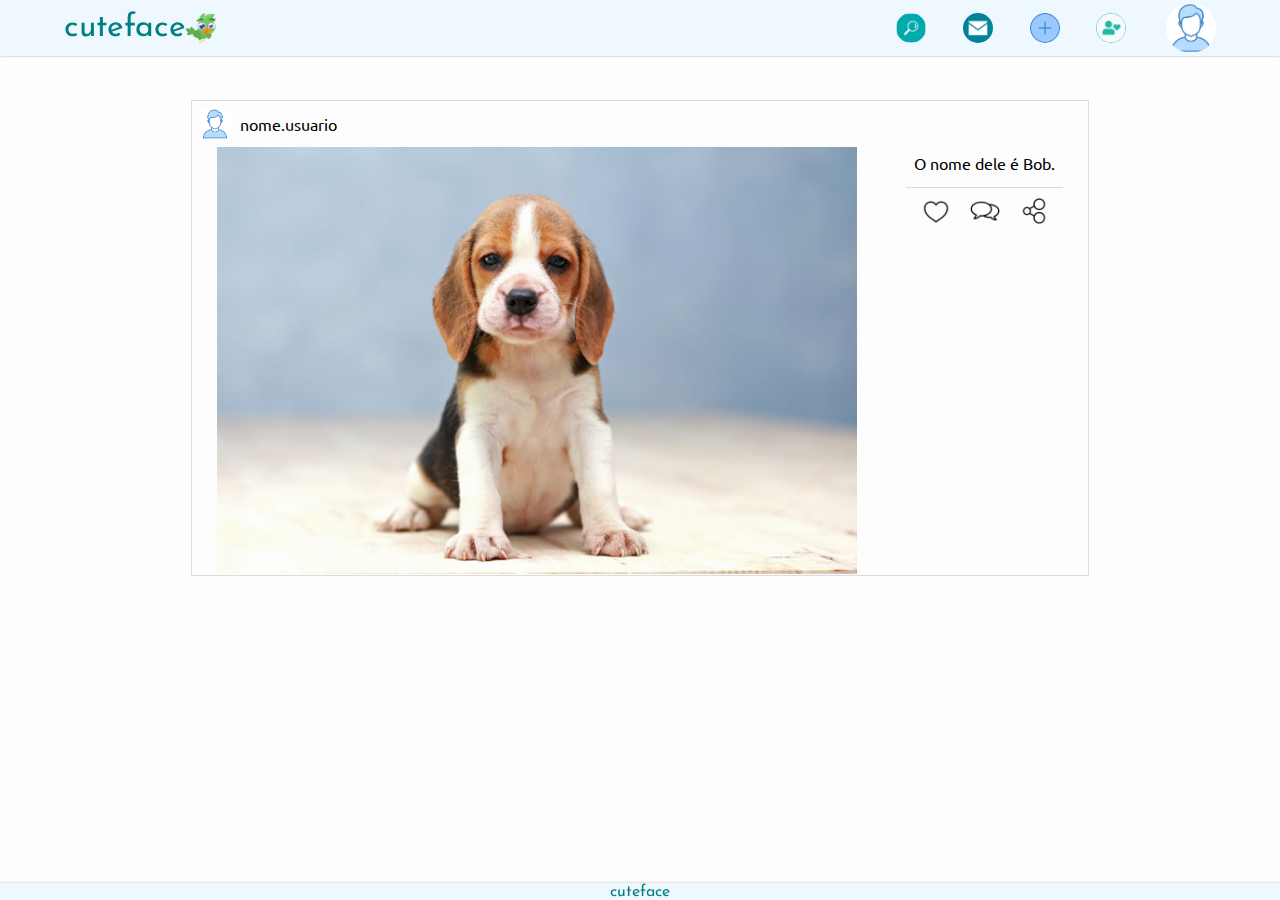
==== feed.html @ 1fa5e7cc "First commit." ====
<!DOCTYPE html>
<html lang="pt-br">
    <head>
        <meta charset="UTF-8">
        <meta name="viewport" content="width=device-width, initial-scale=1.0">
        <title>CuteFace - Feed</title>

        <link rel="shortcut icon" href="static/img/logo.jpg" type="image/x-icon">

        <link rel="stylesheet" href="static/css/reset.css">

        <link rel="preconnect" href="https://fonts.googleapis.com">
        <link rel="preconnect" href="https://fonts.gstatic.com" crossorigin>
        <link href="https://fonts.googleapis.com/css2?family=Encode+Sans+SC:wght@100;200;300;400;500;600;700&family=Josefin+Sans:wght@500&display=swap" rel="stylesheet">
        <link href="https://fonts.googleapis.com/css2?family=Ubuntu:wght@300&display=swap" rel="stylesheet">

        <link rel="stylesheet" href="static/css/feed/cabecalho.css">
        <link rel="stylesheet" href="static/css/feed/conteudo-posts.css">
        <link rel="stylesheet" href="static/css/feed/base.css">
        <link rel="stylesheet" href="static/css/feed/rodape.css">
    </head>
    <body>
        <header>
            <section class="feed-cabecalho">
                <section class="feed-cabecalho__logo">
                    <h1 class="feed-cabecalho__logo--titulo">CuteFace</h1>
                    <a href="feed.html"><img class="feed-cabecalho__logo--img-logo" src="./static/img/logo.jpg"></a>
                </section>
                <section class="feed-cabecalho__icones">
                    <ul class="feed-cabecalho__icones--lista">
                        <li class="feed-cabecalho__icones--lista--item lupa"> <a href="#"><div class="img-fundo"></div></a> </li>
                        <li class="feed-cabecalho__icones--lista--item mensagem"> <a href="#"><div class="img-fundo"></div></a> </li>
                        <li class="feed-cabecalho__icones--lista--item criar"> <a href="#"><div class="img-fundo"></div></a> </li>
                        <li class="feed-cabecalho__icones--lista--item notificacoes"> <a href="#"><div class="img-fundo"></div></a> </li>
                    </ul>
                    <a href="#"><div class="feed-cabecalho__link-perfil-foto img-fundo"></div></a>
                </section>
            </section>
        </header>
        <main>
            <section class="feed-conteudo-posts">
                <section class="feed-conteudo-posts__usuario">
                    <img src="static/img/user.png" class="feed-conteudo-posts__usuario--foto">
                    <p class="feed-conteudo-posts__usuario--nome">nome.usuario</p>
                </section>
                <section class="feed-conteudo-posts__caixa-interacao">
                    <section class="feed-conteudo-posts__foto">
                        <img src="static/img/img-post-test.jpg" alt="Post" class="feed-conteudo-posts__foto--img">
                    </section>
                    <section class="feed-conteudo-posts__caixa-interacao__icones">
                        <section class="feed-conteudo-posts__descricao">
                            <p class="feed-conteudo-posts__descricao--text">O nome dele é Bob.</p>
                        </section>
                        <section class="feed-conteudo-posts__interacao-foto">
                            <section class="feed-conteudo-posts__interacao-foto--icones">
                                <div class="feed-conteudo-posts__interacao--icone-interacao curtir img-fundo"></div>
                                <div class="feed-conteudo-posts__interacao--icone-interacao comentar img-fundo"></div>
                                <div class="feed-conteudo-posts__interacao--icone-interacao compartilhar img-fundo"></div>
                            </section>
                        </section>
                    </section>
                </section>


            </section>
        </main>
        <footer>
            <section class="rodape">
                <h2 class="rodape__titulo">CuteFace</h2>
            </section>
        </footer>
    </body>
</html>
---- static/css/feed/cabecalho.css ----
header {
    background-color: var(--branco);
    box-shadow: 0 0.1px 2px rgb(173, 172, 172);

    position: fixed;
    top: 0;

    width: 100vw;
}

.feed-cabecalho {
    display: flex;
    align-items: center;
    justify-content: space-between;

    width: 90vw;
    margin: 0 auto;
    padding: 0.2rem 0;
}

.feed-cabecalho__logo {
    display: flex;
    align-items: center;
}

.feed-cabecalho__logo--titulo {
    text-transform: lowercase;
    font-size: 2rem;
    font-family: var(--fonte-logo);
    color: teal;
}

.feed-cabecalho__logo--img-logo {
    width: 30px;
    height: 30px;
}

.feed-cabecalho__icones {
    display: flex;
    align-items: center;
    justify-content: space-between;
    width: 25vw;
}

.feed-cabecalho__icones--lista {
    display: flex;

    width: 18vw;

    justify-content: space-between;
}

.feed-cabecalho__icones--lista--item div {
    width: 30px;
    height:30px;
    border-radius: 50%;
}

.feed-cabecalho__icones--lista--item.lupa div {
    background-image: url("../../img/lupa.png");
}

.feed-cabecalho__icones--lista--item.mensagem div {
    background-image: url("../../img/mensagem.png");
}

.feed-cabecalho__icones--lista--item.criar div {
    background-image: url("../../img/criar.png");
}

.feed-cabecalho__icones--lista--item.notificacoes div {
    background-image: url("../../img/notificacoes.png");
}

.feed-cabecalho__link-perfil-foto {
    width: 50px;
    height: 50px;
    border-radius: 50%;
    background-image: url("../../img/user.png");
}

@media (min-width:0px) and (max-width:1024px) {
    .feed-cabecalho__icones {
        width: 30vw;
    }

    .feed-cabecalho__icones--lista {
        width: 20vw;
    }
}

@media (min-width:0px) and (max-width:768px) {
    .feed-cabecalho {
        padding: 0.3px 0;
    }

    .feed-cabecalho__logo--titulo {
        display: none;
    }

    .feed-cabecalho__icones {
        width: 50vw;
    }

    .feed-cabecalho__icones--lista {
        width: 30vw;
    }

    .feed-cabecalho__link-perfil-foto {
        width: 35px;
        height: 35px;
    }
}

@media (min-width:0px) and (max-width:480px) {
    .feed-cabecalho__icones {
        width: 70vw;
    }

    .feed-cabecalho__icones--lista {
        width: 50vw;
    }
}
---- static/css/feed/conteudo-posts.css ----
.feed-conteudo-posts {
    width: 70vw;
    margin: 0 auto;
    border: 1px solid gainsboro;
}

.feed-conteudo-posts__usuario {
    display: flex;
    align-items: center;

    padding: 0.5rem;
}

.feed-conteudo-posts__usuario--foto {
    width: 30px;
    height: 30px;
    margin-right: 10px;
}

.feed-conteudo-posts__foto--img {
    width: 50vw;
}

.feed-conteudo-posts__descricao {
    border-bottom: 1px solid gainsboro;
    margin-bottom: 0.5rem;
}

.feed-conteudo-posts__descricao--text {
    padding: 0.5rem;
    margin-bottom: 0.5rem;
}

.feed-conteudo-posts__caixa-interacao {
    display: flex;
    justify-content: space-around;
}

.feed-conteudo-posts__interacao--icone-interacao {
    width: 30px;
    height: 30px;
}

.feed-conteudo-posts__caixa-interacao__icones {
    display: flex;
    flex-direction: column;
    align-items: center;
}

.feed-conteudo-posts__interacao-foto--icones {
    display: flex;
    width: 10vw;
    justify-content: space-between;
}

.feed-conteudo-posts__interacao--icone-interacao.curtir {
    background-image: url("../../img/curtida.png");
}

.feed-conteudo-posts__interacao--icone-interacao.comentar {
    background-image: url("../../img/comentar.png");
}

.feed-conteudo-posts__interacao--icone-interacao.compartilhar {
    background-image: url("../../img/compartilhar.png");
}
---- static/css/feed/base.css ----
:root {
    --fonte-logo: 'Josefin Sans', sans-serif;
    --fonte-ubuntu: 'Ubuntu', sans-serif;
    --branco:aliceblue;
}


body {
    font-family: var(--fonte-ubuntu);
    background-color: #fdfdfd;

    padding-top: 100px;
}

.img-fundo {
    background-position: center;
    background-repeat: no-repeat;
    background-size: cover;
}

a {
    text-decoration: none;
}
---- static/css/feed/rodape.css ----
.rodape {
    background-color: var(--branco);
    box-shadow: 0 0.1px 2px rgb(173, 172, 172);

    position: fixed;
    bottom: 0;

    width: 100vw;

    text-align: center;
}

.rodape__titulo {
    color: teal;
    text-transform: lowercase;
    font-family: var(--fonte-logo);

    padding: 0.5px 0;
}
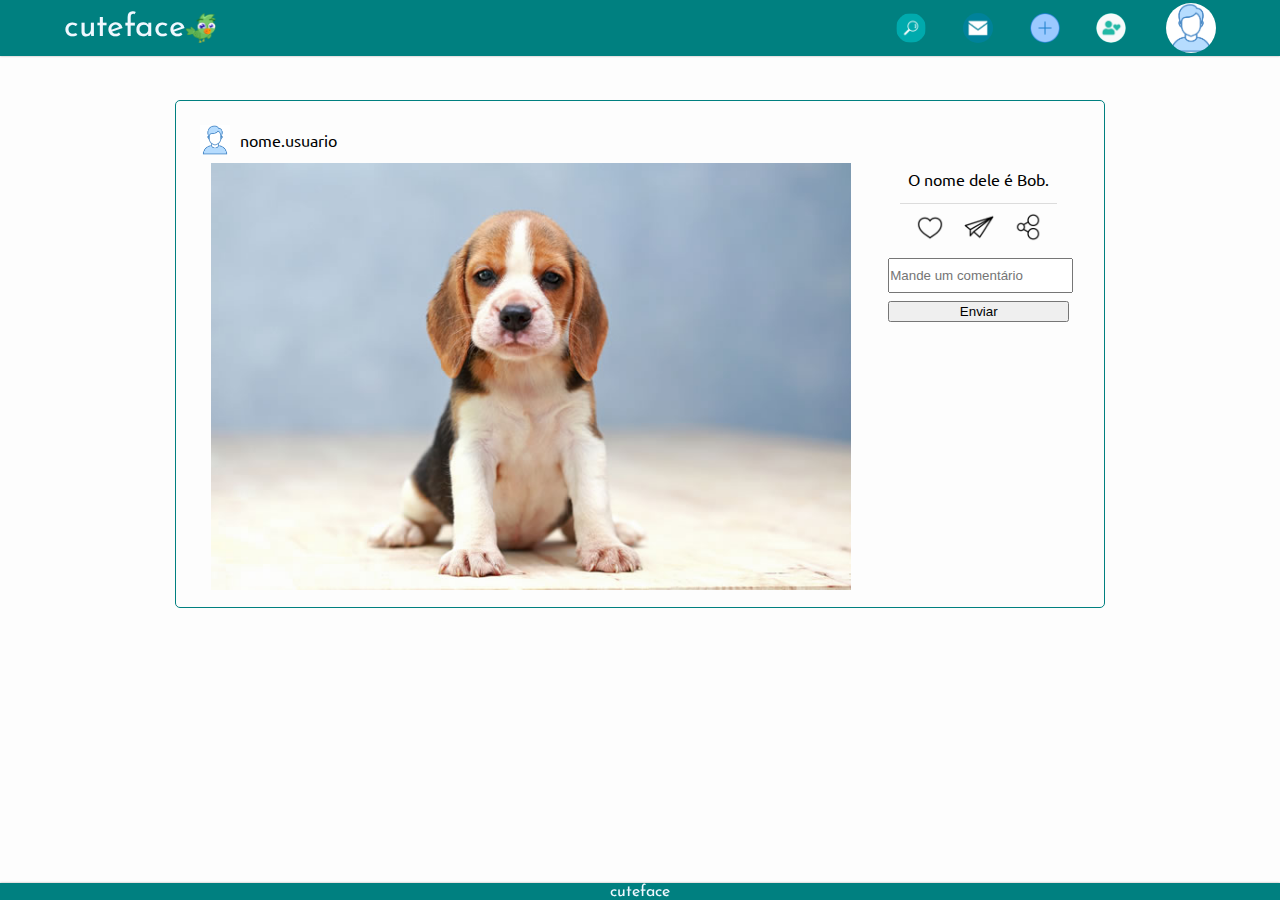
==== commit 333e0bed: "Adding update of layout" ====
--- a/feed.html
+++ b/feed.html
@@ -47,16 +47,22 @@
                     <section class="feed-conteudo-posts__foto">
                         <img src="static/img/img-post-test.jpg" alt="Post" class="feed-conteudo-posts__foto--img">
                     </section>
-                    <section class="feed-conteudo-posts__caixa-interacao__icones">
-                        <section class="feed-conteudo-posts__descricao">
-                            <p class="feed-conteudo-posts__descricao--text">O nome dele é Bob.</p>
+                    <section class="feed-conteudo-posts__caixa-interacao-total">
+                        <section class="feed-conteudo-posts__caixa-interacao__icones">
+                            <section class="feed-conteudo-posts__descricao">
+                                <p class="feed-conteudo-posts__descricao--text">O nome dele é Bob.</p>
+                            </section>
+                            <section class="feed-conteudo-posts__interacao-foto">
+                                <section class="feed-conteudo-posts__interacao-foto--icones">
+                                    <div class="feed-conteudo-posts__interacao--icone-interacao curtir img-fundo"></div>
+                                    <div class="feed-conteudo-posts__interacao--icone-interacao comentar img-fundo"></div>
+                                    <div class="feed-conteudo-posts__interacao--icone-interacao compartilhar img-fundo"></div>
+                                </section>
+                            </section>
                         </section>
-                        <section class="feed-conteudo-posts__interacao-foto">
-                            <section class="feed-conteudo-posts__interacao-foto--icones">
-                                <div class="feed-conteudo-posts__interacao--icone-interacao curtir img-fundo"></div>
-                                <div class="feed-conteudo-posts__interacao--icone-interacao comentar img-fundo"></div>
-                                <div class="feed-conteudo-posts__interacao--icone-interacao compartilhar img-fundo"></div>
-                            </section>
+                        <section class="feed-conteudo-posts__interacao-foto-comentario">
+                            <input class="feed-conteudo-posts__interacao-foto-comentario-campo" type="text" placeholder="Mande um comentário">
+                            <input type="submit" value="Enviar">
                         </section>
                     </section>
                 </section>
--- a/static/css/feed/cabecalho.css
+++ b/static/css/feed/cabecalho.css
@@ -1,5 +1,5 @@
 header {
-    background-color: var(--branco);
+    background-color: teal;
     box-shadow: 0 0.1px 2px rgb(173, 172, 172);
 
     position: fixed;
@@ -27,7 +27,7 @@
     text-transform: lowercase;
     font-size: 2rem;
     font-family: var(--fonte-logo);
-    color: teal;
+    color: var(--branco);
 }
 
 .feed-cabecalho__logo--img-logo {
--- a/static/css/feed/conteudo-posts.css
+++ b/static/css/feed/conteudo-posts.css
@@ -1,7 +1,10 @@
 .feed-conteudo-posts {
     width: 70vw;
     margin: 0 auto;
-    border: 1px solid gainsboro;
+    padding: 1rem;
+
+    border: 1px solid teal;
+    border-radius: 5px;
 }
 
 .feed-conteudo-posts__usuario {
@@ -63,4 +66,17 @@
 
 .feed-conteudo-posts__interacao--icone-interacao.compartilhar {
     background-image: url("../../img/compartilhar.png");
+}
+
+.feed-conteudo-posts__interacao-foto-comentario {
+    display: flex;
+    flex-direction: column;
+    width: 100%;
+    margin-top: 1rem;
+}
+
+.feed-conteudo-posts__interacao-foto-comentario-campo {
+    width: 100%;
+    margin-bottom: 0.5rem;
+    padding: 0.5rem 0;
 }--- a/static/css/feed/rodape.css
+++ b/static/css/feed/rodape.css
@@ -1,5 +1,5 @@
 .rodape {
-    background-color: var(--branco);
+    background-color: teal;
     box-shadow: 0 0.1px 2px rgb(173, 172, 172);
 
     position: fixed;
@@ -11,7 +11,7 @@
 }
 
 .rodape__titulo {
-    color: teal;
+    color: var(--branco);
     text-transform: lowercase;
     font-family: var(--fonte-logo);
 
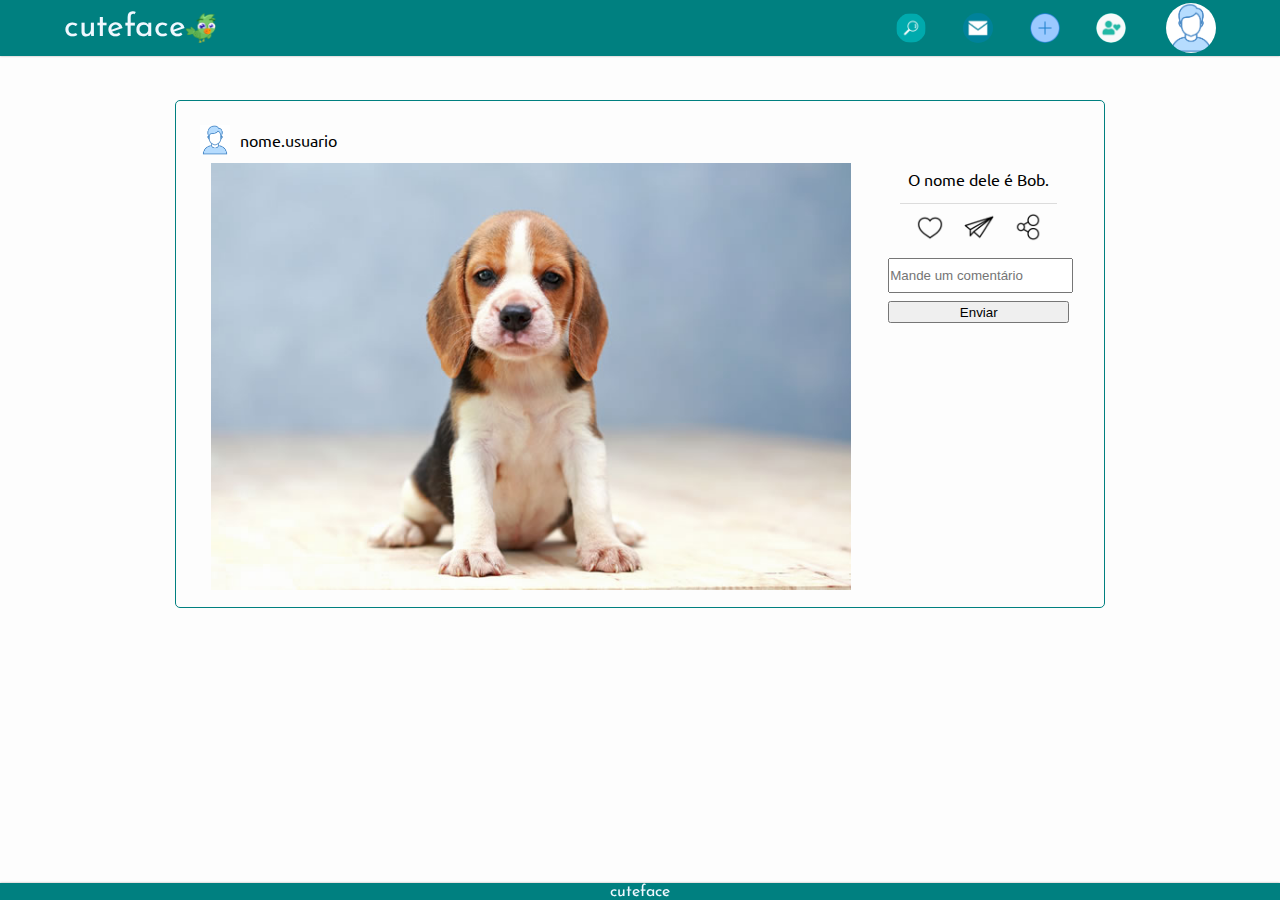
==== commit b8739891: "Adding mobile version of posts" ====
--- a/feed.html
+++ b/feed.html
@@ -62,7 +62,7 @@
                         </section>
                         <section class="feed-conteudo-posts__interacao-foto-comentario">
                             <input class="feed-conteudo-posts__interacao-foto-comentario-campo" type="text" placeholder="Mande um comentário">
-                            <input type="submit" value="Enviar">
+                            <input class="feed-conteudo-posts__interacao-foto-comentario-campo-submit" type="submit" value="Enviar">
                         </section>
                     </section>
                 </section>
--- a/static/css/feed/conteudo-posts.css
+++ b/static/css/feed/conteudo-posts.css
@@ -71,6 +71,7 @@
 .feed-conteudo-posts__interacao-foto-comentario {
     display: flex;
     flex-direction: column;
+    justify-content: center;
     width: 100%;
     margin-top: 1rem;
 }
@@ -79,4 +80,39 @@
     width: 100%;
     margin-bottom: 0.5rem;
     padding: 0.5rem 0;
+}
+
+.feed-conteudo-posts__interacao-foto-comentario-campo-submit {
+    width: 100%;
+    margin-bottom: 0.5rem;
+    padding: 0.1rem 0;
+}
+
+@media (min-width:0px) and (max-width:1024px) {
+    .feed-conteudo-posts {
+        width: 100vw;
+        padding: 0;
+        border: none;
+        border-top: 1px solid teal;
+        border-bottom: 1px solid teal;
+        border-radius: 0;
+    }
+
+   .feed-conteudo-posts__caixa-interacao {
+       display: block;
+   }
+
+   .feed-conteudo-posts__foto--img {
+       width: 100vw;
+   }
+
+   .feed-conteudo-posts__interacao-foto--icones {
+       width: 40vw;
+   }
+
+   .feed-conteudo-posts__interacao-foto-comentario-campo, .feed-conteudo-posts__interacao-foto-comentario-campo-submit {
+       width: 60%;
+       margin: 0 auto;
+       margin-bottom: 0.5rem;
+   }
 }--- a/static/css/feed/base.css
+++ b/static/css/feed/base.css
@@ -20,4 +20,10 @@
 
 a {
     text-decoration: none;
+}
+
+@media (min-width:0px) and (max-width:1024px) {
+    body {
+        padding-top: 70px;
+    }
 }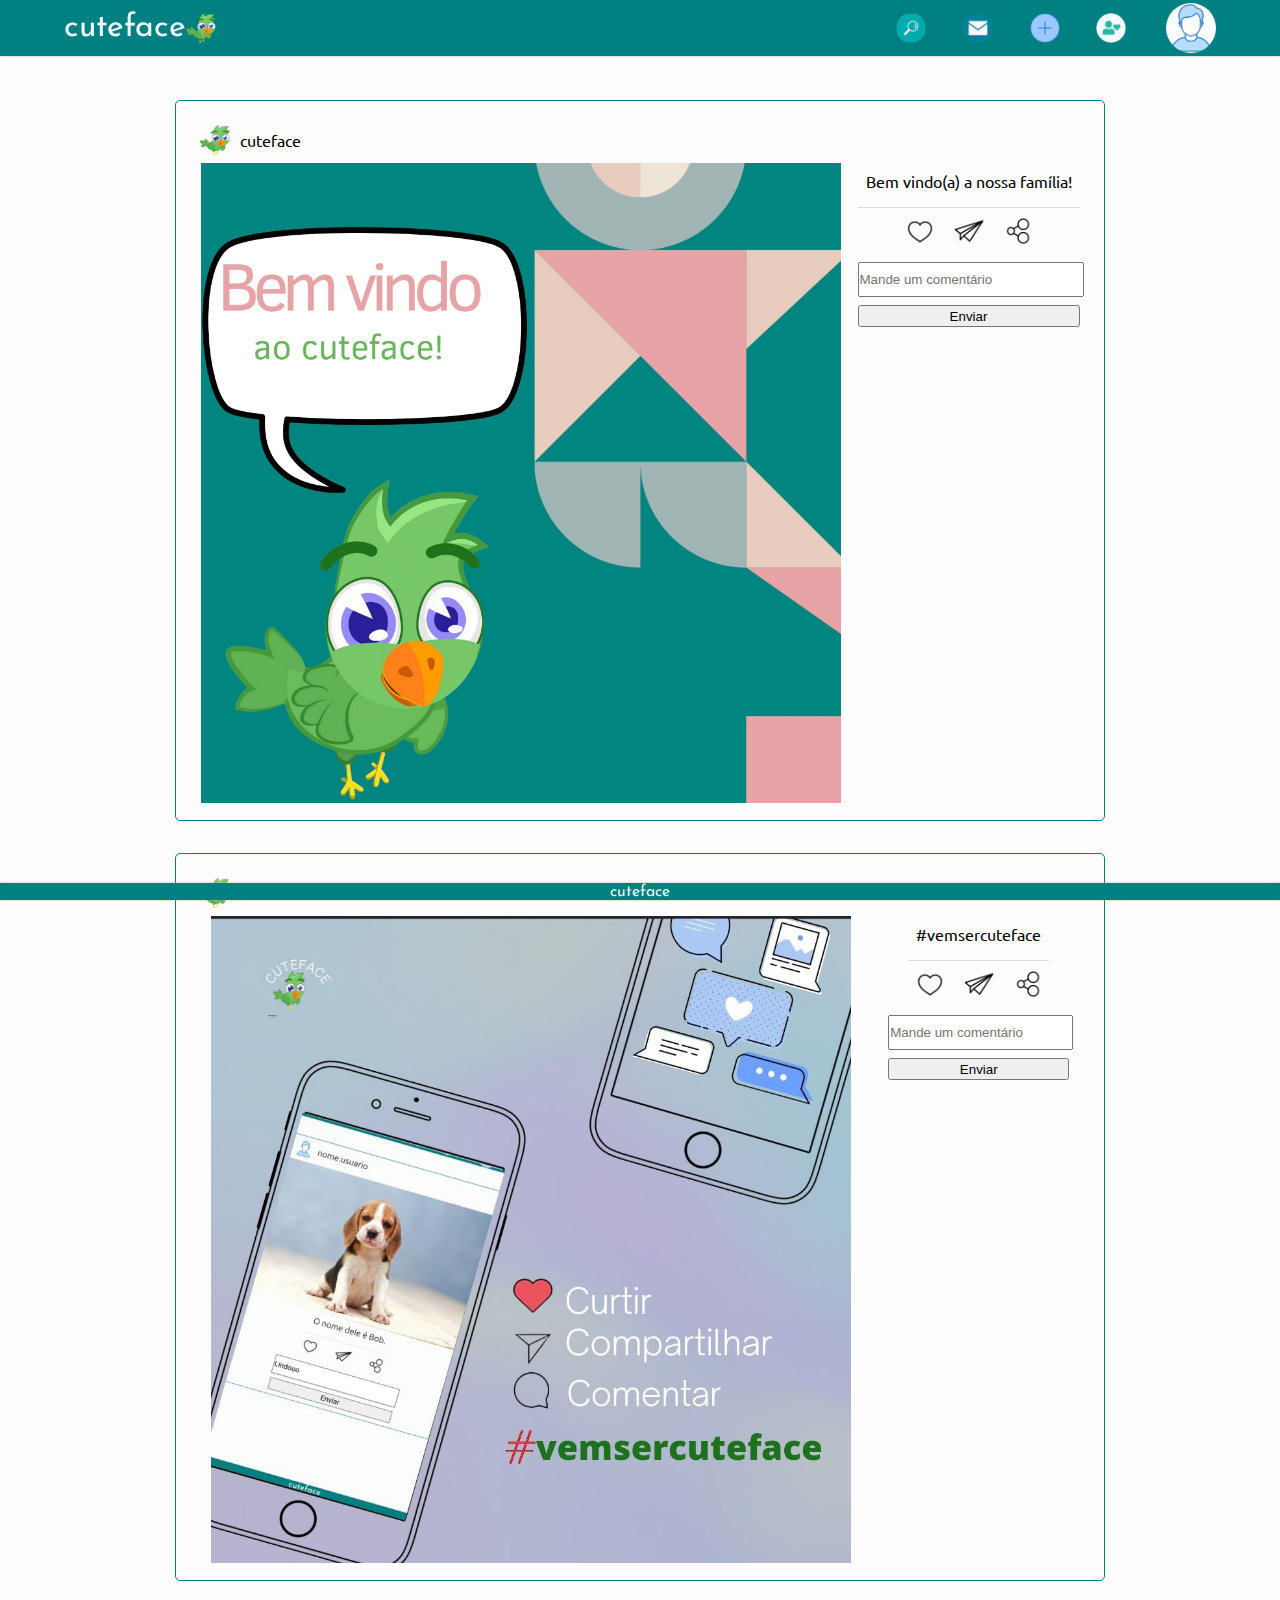
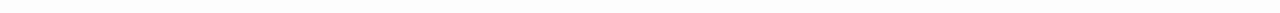
==== commit d8c1917b: "Adding new posts of feed.html" ====
--- a/feed.html
+++ b/feed.html
@@ -40,17 +40,17 @@
         <main>
             <section class="feed-conteudo-posts">
                 <section class="feed-conteudo-posts__usuario">
-                    <img src="static/img/user.png" class="feed-conteudo-posts__usuario--foto">
-                    <p class="feed-conteudo-posts__usuario--nome">nome.usuario</p>
+                    <img src="static/img/logo.jpg" class="feed-conteudo-posts__usuario--foto">
+                    <p class="feed-conteudo-posts__usuario--nome">cuteface</p>
                 </section>
                 <section class="feed-conteudo-posts__caixa-interacao">
                     <section class="feed-conteudo-posts__foto">
-                        <img src="static/img/img-post-test.jpg" alt="Post" class="feed-conteudo-posts__foto--img">
+                        <img src="static/img/img-post01.jpeg" alt="Post" class="feed-conteudo-posts__foto--img">
                     </section>
                     <section class="feed-conteudo-posts__caixa-interacao-total">
                         <section class="feed-conteudo-posts__caixa-interacao__icones">
                             <section class="feed-conteudo-posts__descricao">
-                                <p class="feed-conteudo-posts__descricao--text">O nome dele é Bob.</p>
+                                <p class="feed-conteudo-posts__descricao--text">Bem vindo(a) a nossa família!</p>
                             </section>
                             <section class="feed-conteudo-posts__interacao-foto">
                                 <section class="feed-conteudo-posts__interacao-foto--icones">
@@ -66,8 +66,35 @@
                         </section>
                     </section>
                 </section>
-
-
+            </section>
+            <section class="feed-conteudo-posts">
+                <section class="feed-conteudo-posts__usuario">
+                    <img src="static/img/logo.jpg" class="feed-conteudo-posts__usuario--foto">
+                    <p class="feed-conteudo-posts__usuario--nome">cuteface</p>
+                </section>
+                <section class="feed-conteudo-posts__caixa-interacao">
+                    <section class="feed-conteudo-posts__foto">
+                        <img src="static/img/img-post02.jpeg" alt="Post" class="feed-conteudo-posts__foto--img">
+                    </section>
+                    <section class="feed-conteudo-posts__caixa-interacao-total">
+                        <section class="feed-conteudo-posts__caixa-interacao__icones">
+                            <section class="feed-conteudo-posts__descricao">
+                                <p class="feed-conteudo-posts__descricao--text">#vemsercuteface</p>
+                            </section>
+                            <section class="feed-conteudo-posts__interacao-foto">
+                                <section class="feed-conteudo-posts__interacao-foto--icones">
+                                    <div class="feed-conteudo-posts__interacao--icone-interacao curtir img-fundo"></div>
+                                    <div class="feed-conteudo-posts__interacao--icone-interacao comentar img-fundo"></div>
+                                    <div class="feed-conteudo-posts__interacao--icone-interacao compartilhar img-fundo"></div>
+                                </section>
+                            </section>
+                        </section>
+                        <section class="feed-conteudo-posts__interacao-foto-comentario">
+                            <input class="feed-conteudo-posts__interacao-foto-comentario-campo" type="text" placeholder="Mande um comentário">
+                            <input class="feed-conteudo-posts__interacao-foto-comentario-campo-submit" type="submit" value="Enviar">
+                        </section>
+                    </section>
+                </section>
             </section>
         </main>
         <footer>
--- a/static/css/feed/conteudo-posts.css
+++ b/static/css/feed/conteudo-posts.css
@@ -2,7 +2,7 @@
     width: 70vw;
     margin: 0 auto;
     padding: 1rem;
-
+    margin-bottom: 2rem;
     border: 1px solid teal;
     border-radius: 5px;
 }
@@ -32,6 +32,8 @@
 .feed-conteudo-posts__descricao--text {
     padding: 0.5rem;
     margin-bottom: 0.5rem;
+    line-height: 1.25rem;
+    text-align: center;
 }
 
 .feed-conteudo-posts__caixa-interacao {
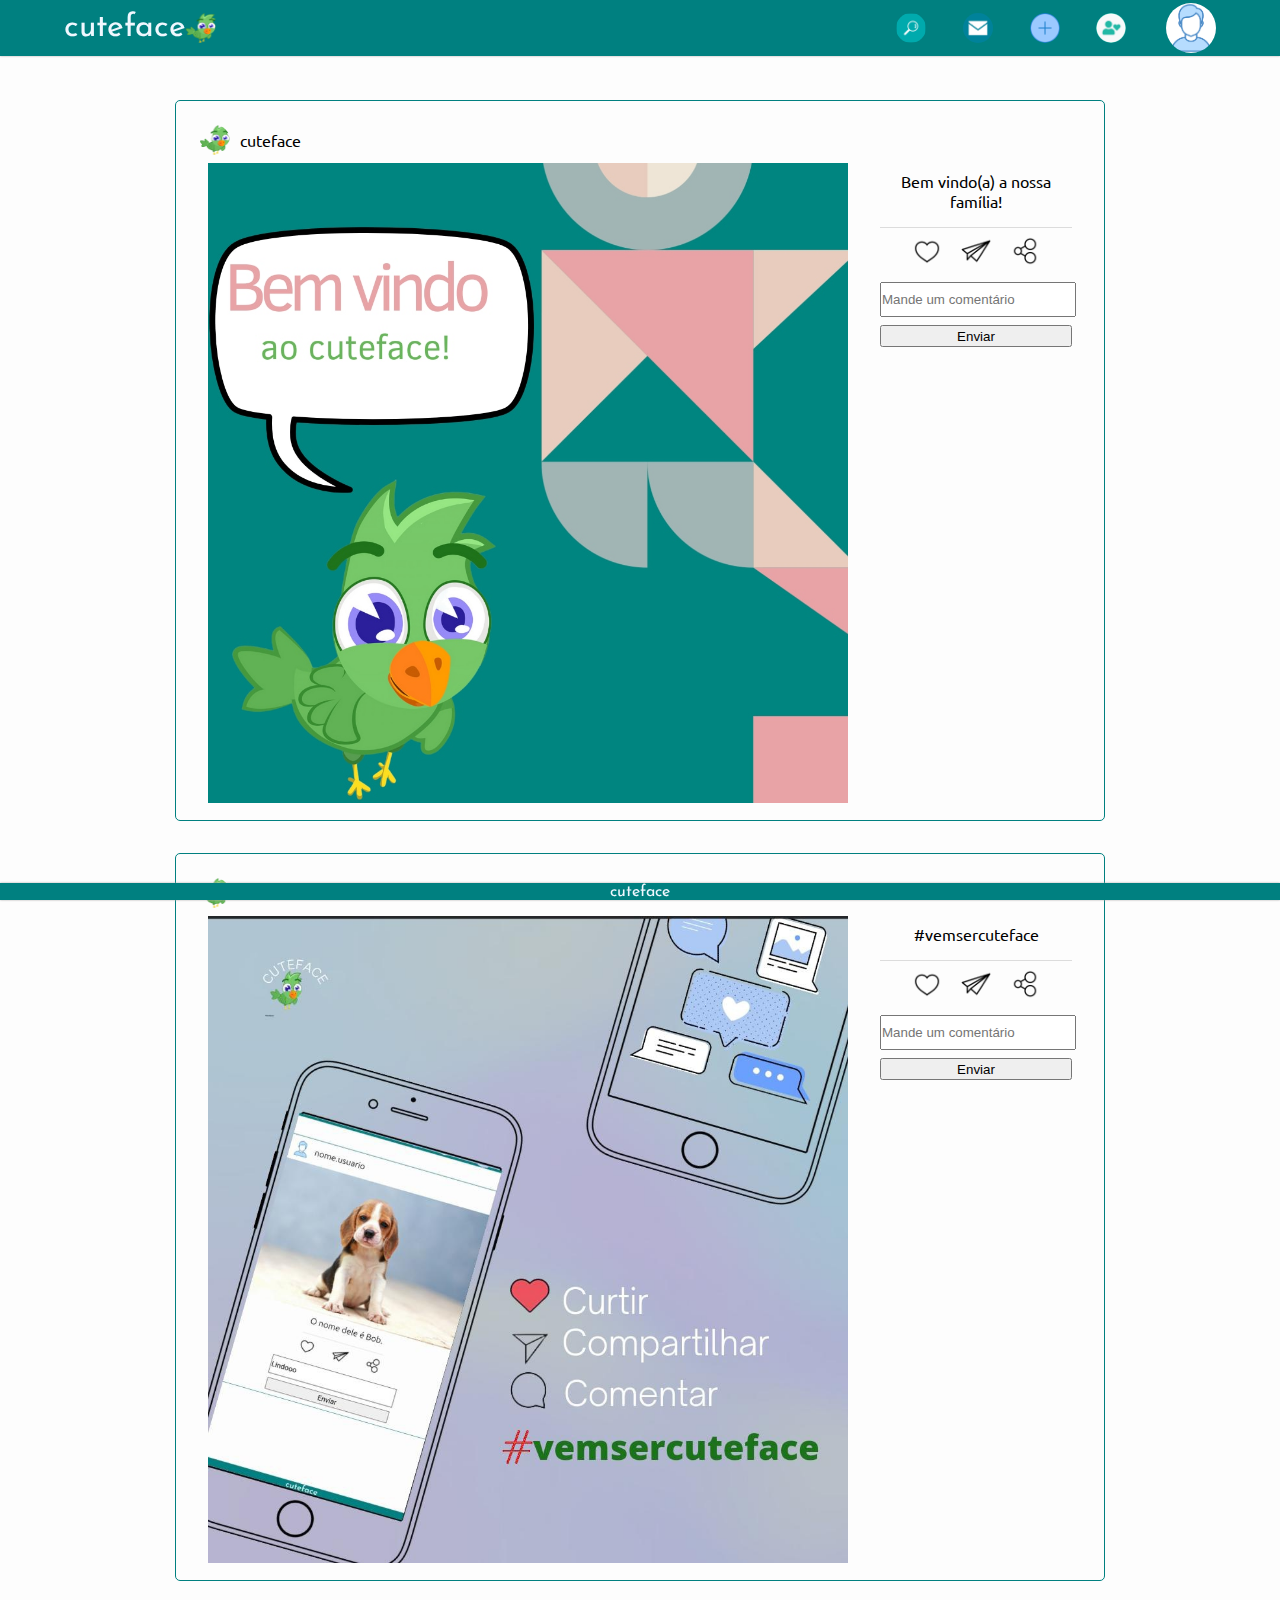
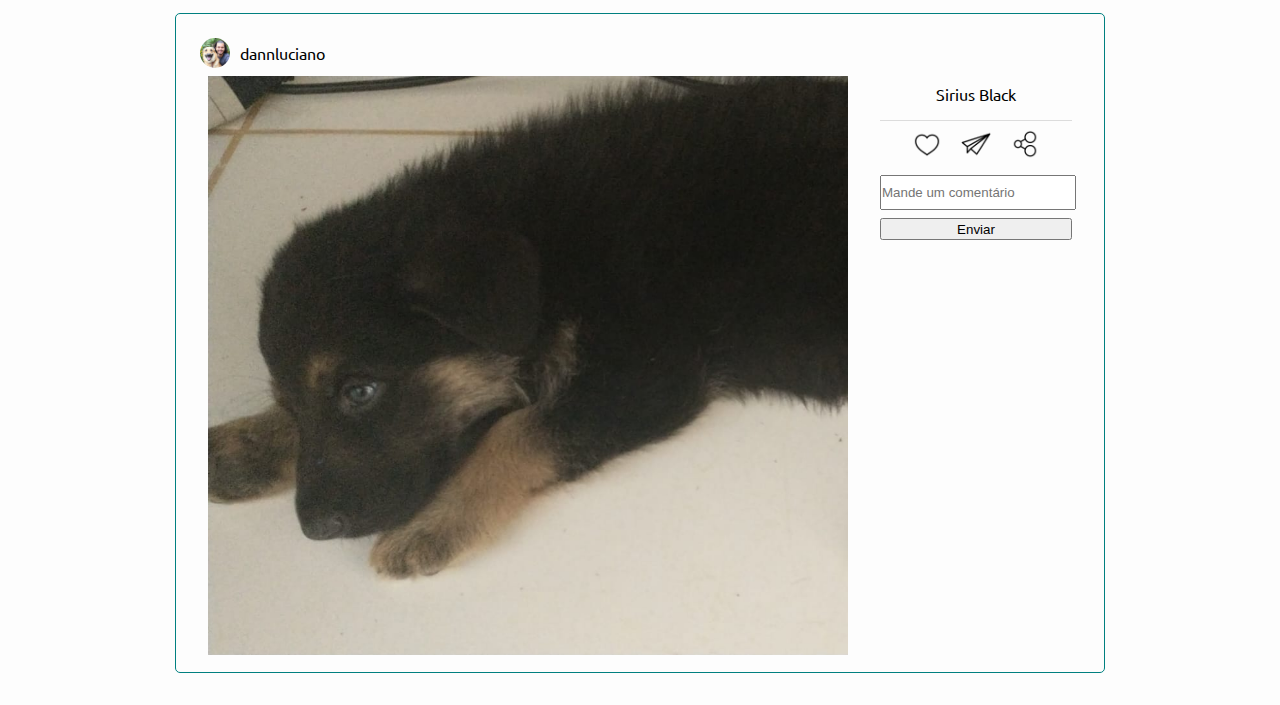
==== commit 035984c9: "Adding new post" ====
--- a/feed.html
+++ b/feed.html
@@ -96,6 +96,35 @@
                     </section>
                 </section>
             </section>
+            <section class="feed-conteudo-posts">
+                <section class="feed-conteudo-posts__usuario">
+                    <img src="static/img/img-user01.jpeg" class="feed-conteudo-posts__usuario--foto">
+                    <p class="feed-conteudo-posts__usuario--nome">dannluciano</p>
+                </section>
+                <section class="feed-conteudo-posts__caixa-interacao">
+                    <section class="feed-conteudo-posts__foto">
+                        <img src="static/img/img-post03.jpeg" alt="Post" class="feed-conteudo-posts__foto--img">
+                    </section>
+                    <section class="feed-conteudo-posts__caixa-interacao-total">
+                        <section class="feed-conteudo-posts__caixa-interacao__icones">
+                            <section class="feed-conteudo-posts__descricao">
+                                <p class="feed-conteudo-posts__descricao--text">Sirius Black</p>
+                            </section>
+                            <section class="feed-conteudo-posts__interacao-foto">
+                                <section class="feed-conteudo-posts__interacao-foto--icones">
+                                    <div class="feed-conteudo-posts__interacao--icone-interacao curtir img-fundo"></div>
+                                    <div class="feed-conteudo-posts__interacao--icone-interacao comentar img-fundo"></div>
+                                    <div class="feed-conteudo-posts__interacao--icone-interacao compartilhar img-fundo"></div>
+                                </section>
+                            </section>
+                        </section>
+                        <section class="feed-conteudo-posts__interacao-foto-comentario">
+                            <input class="feed-conteudo-posts__interacao-foto-comentario-campo" type="text" placeholder="Mande um comentário">
+                            <input class="feed-conteudo-posts__interacao-foto-comentario-campo-submit" type="submit" value="Enviar">
+                        </section>
+                    </section>
+                </section>
+            </section>
         </main>
         <footer>
             <section class="rodape">
--- a/static/css/feed/conteudo-posts.css
+++ b/static/css/feed/conteudo-posts.css
@@ -18,6 +18,7 @@
     width: 30px;
     height: 30px;
     margin-right: 10px;
+    border-radius: 50%;
 }
 
 .feed-conteudo-posts__foto--img {
@@ -25,6 +26,7 @@
 }
 
 .feed-conteudo-posts__descricao {
+    width: 15vw;
     border-bottom: 1px solid gainsboro;
     margin-bottom: 0.5rem;
 }
@@ -117,4 +119,8 @@
        margin: 0 auto;
        margin-bottom: 0.5rem;
    }
+
+   .feed-conteudo-posts__descricao {
+       width: 100%;
+   } 
 }